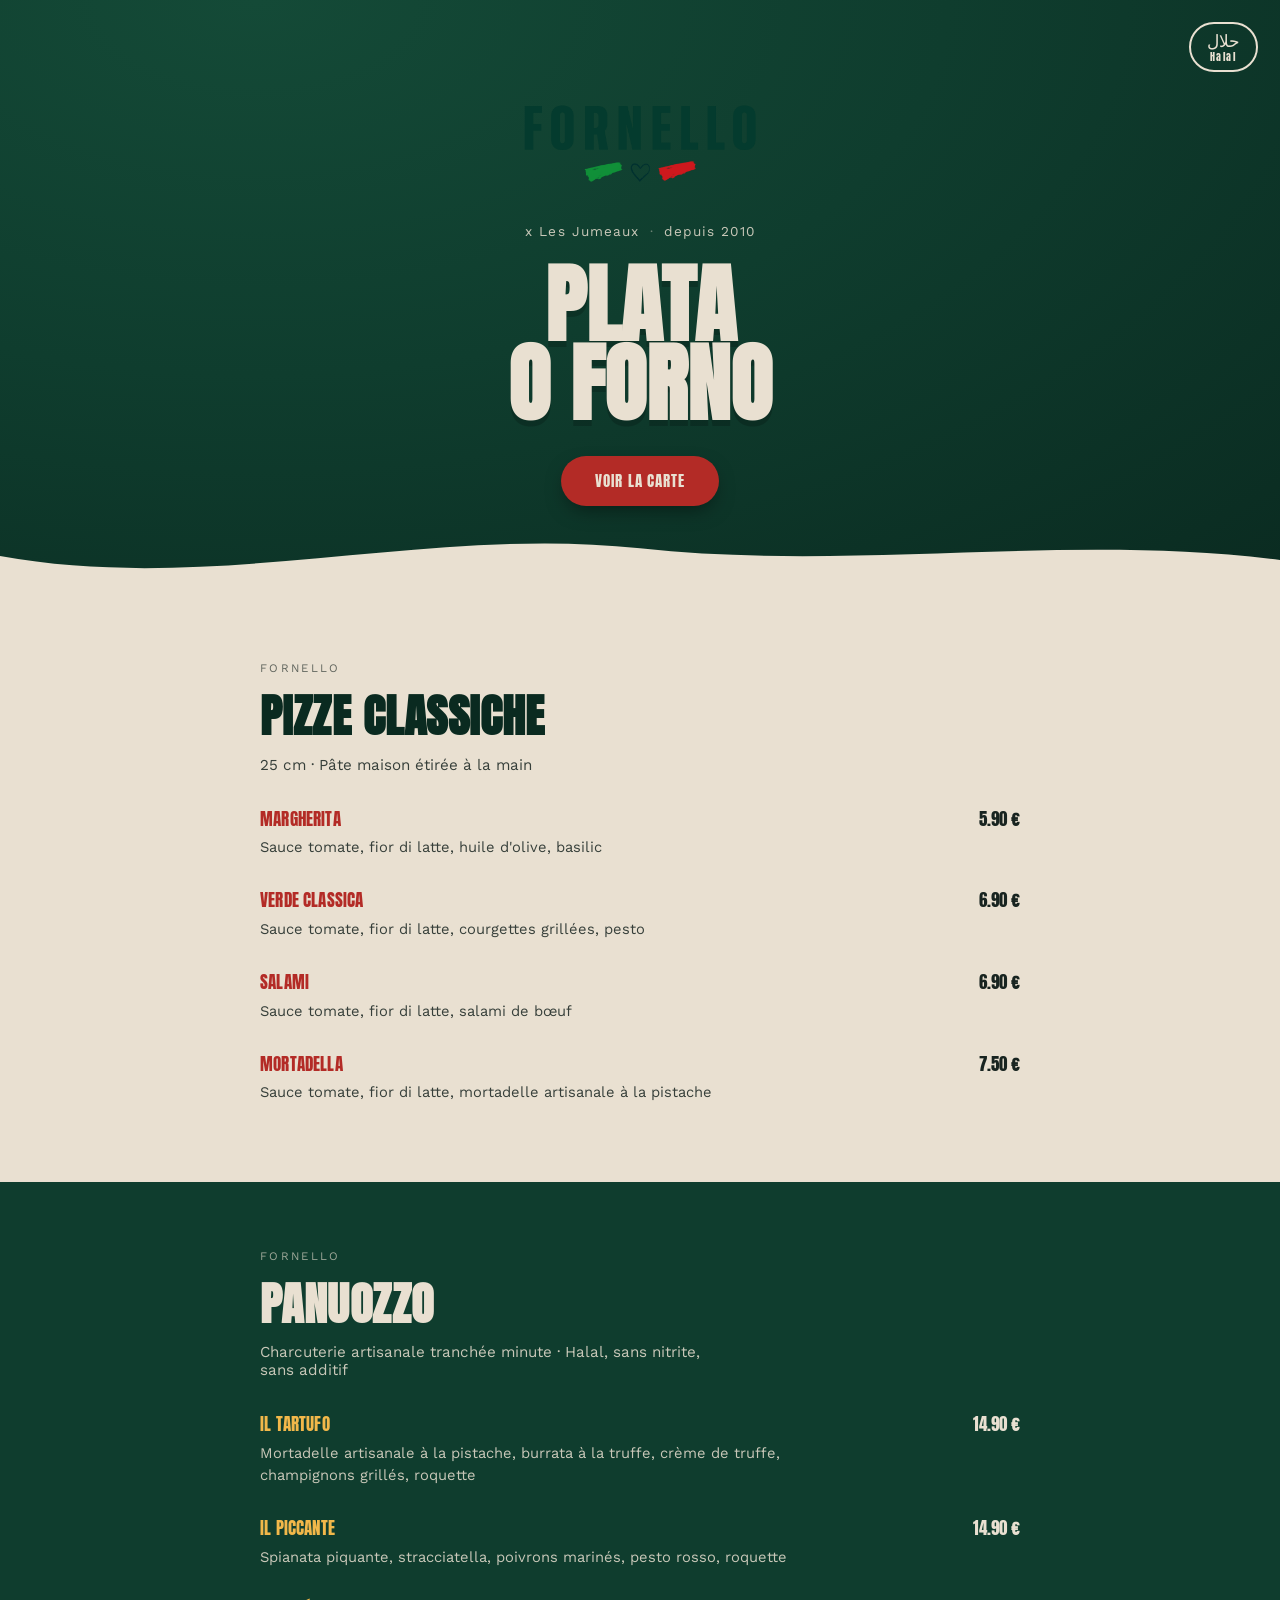
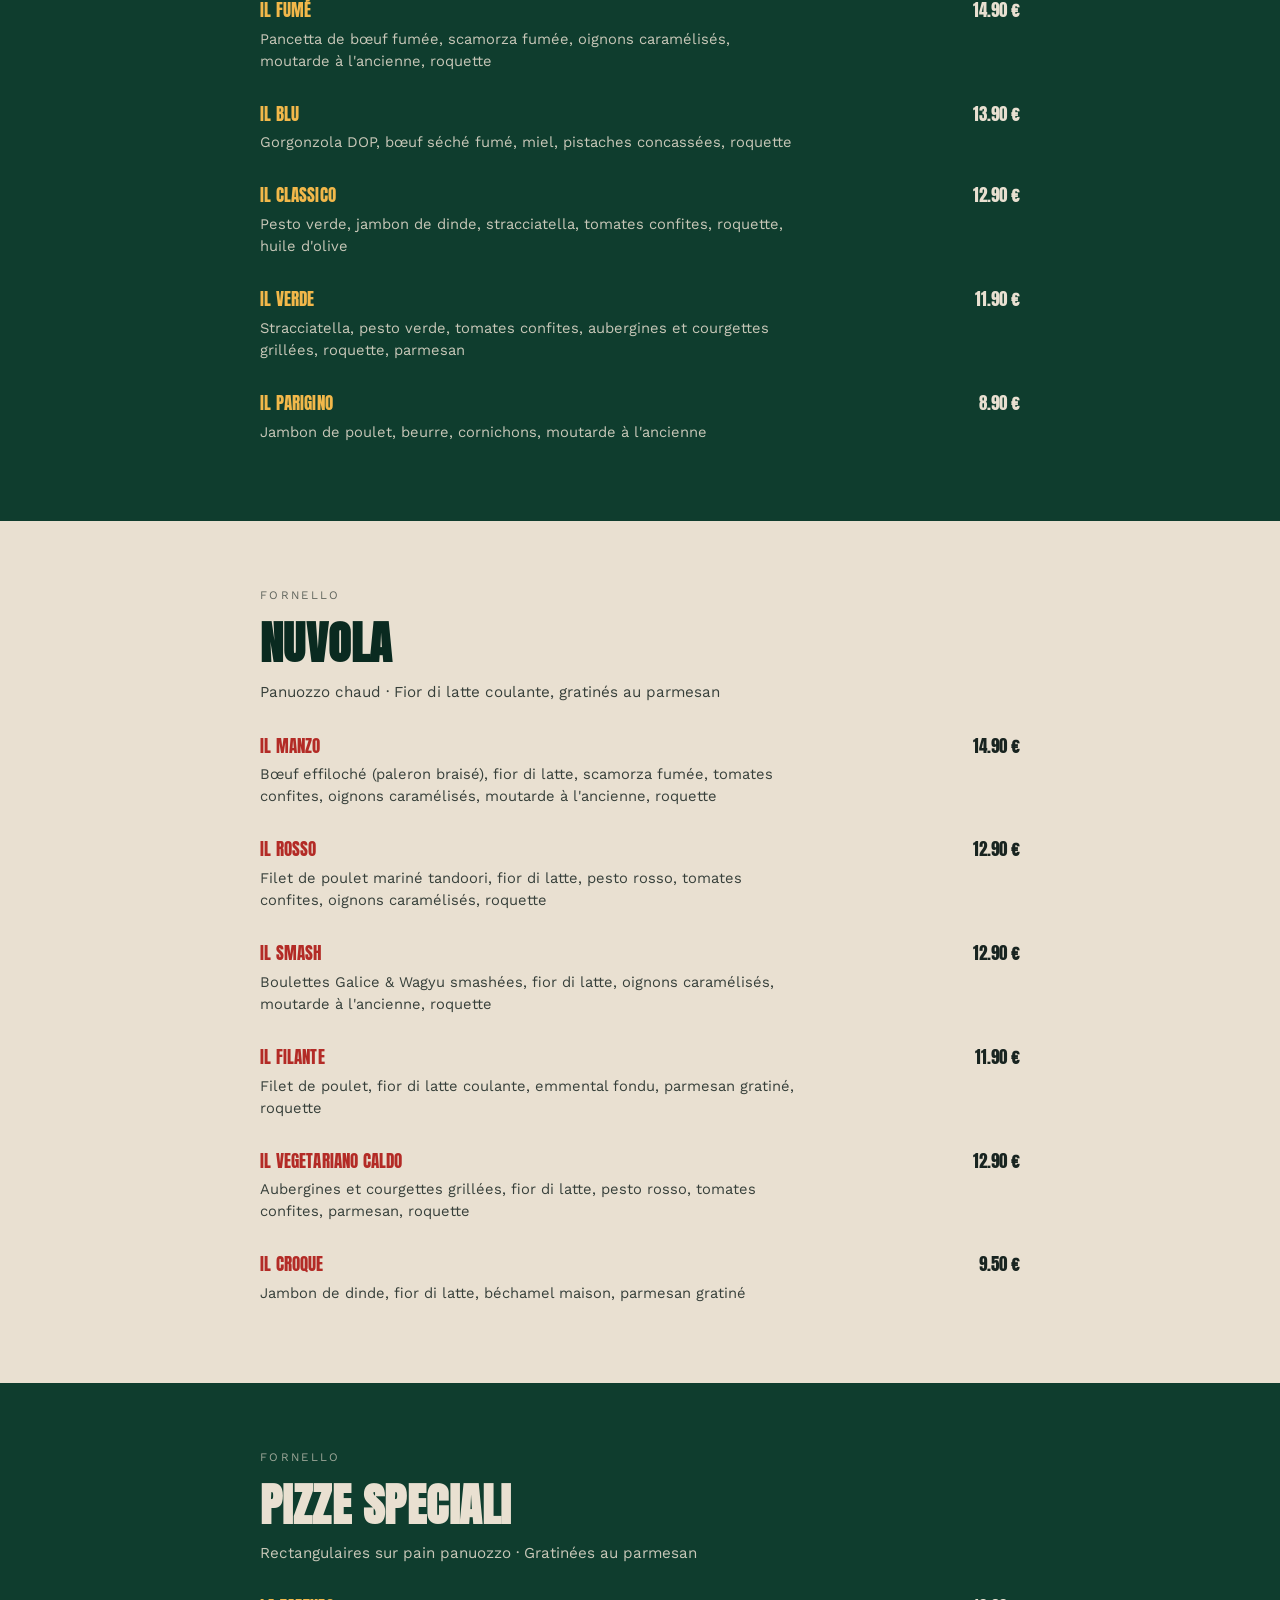
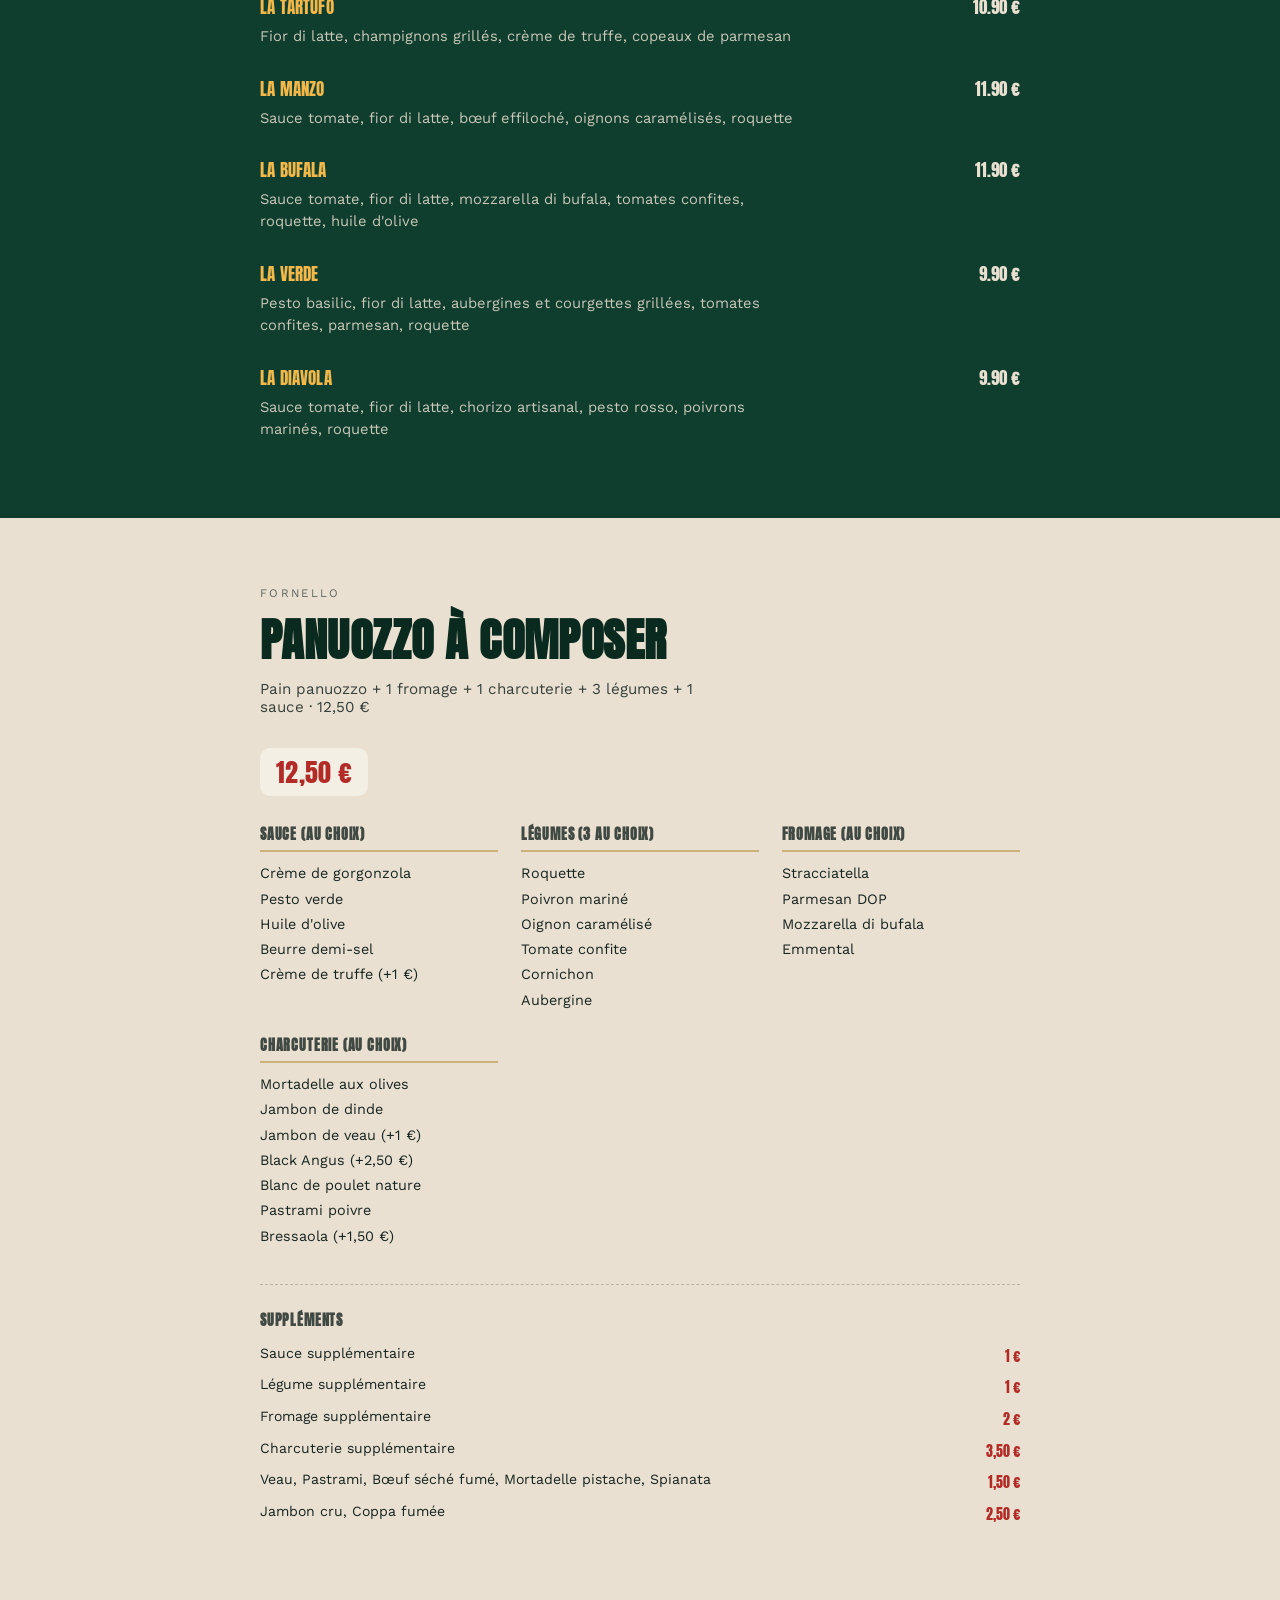
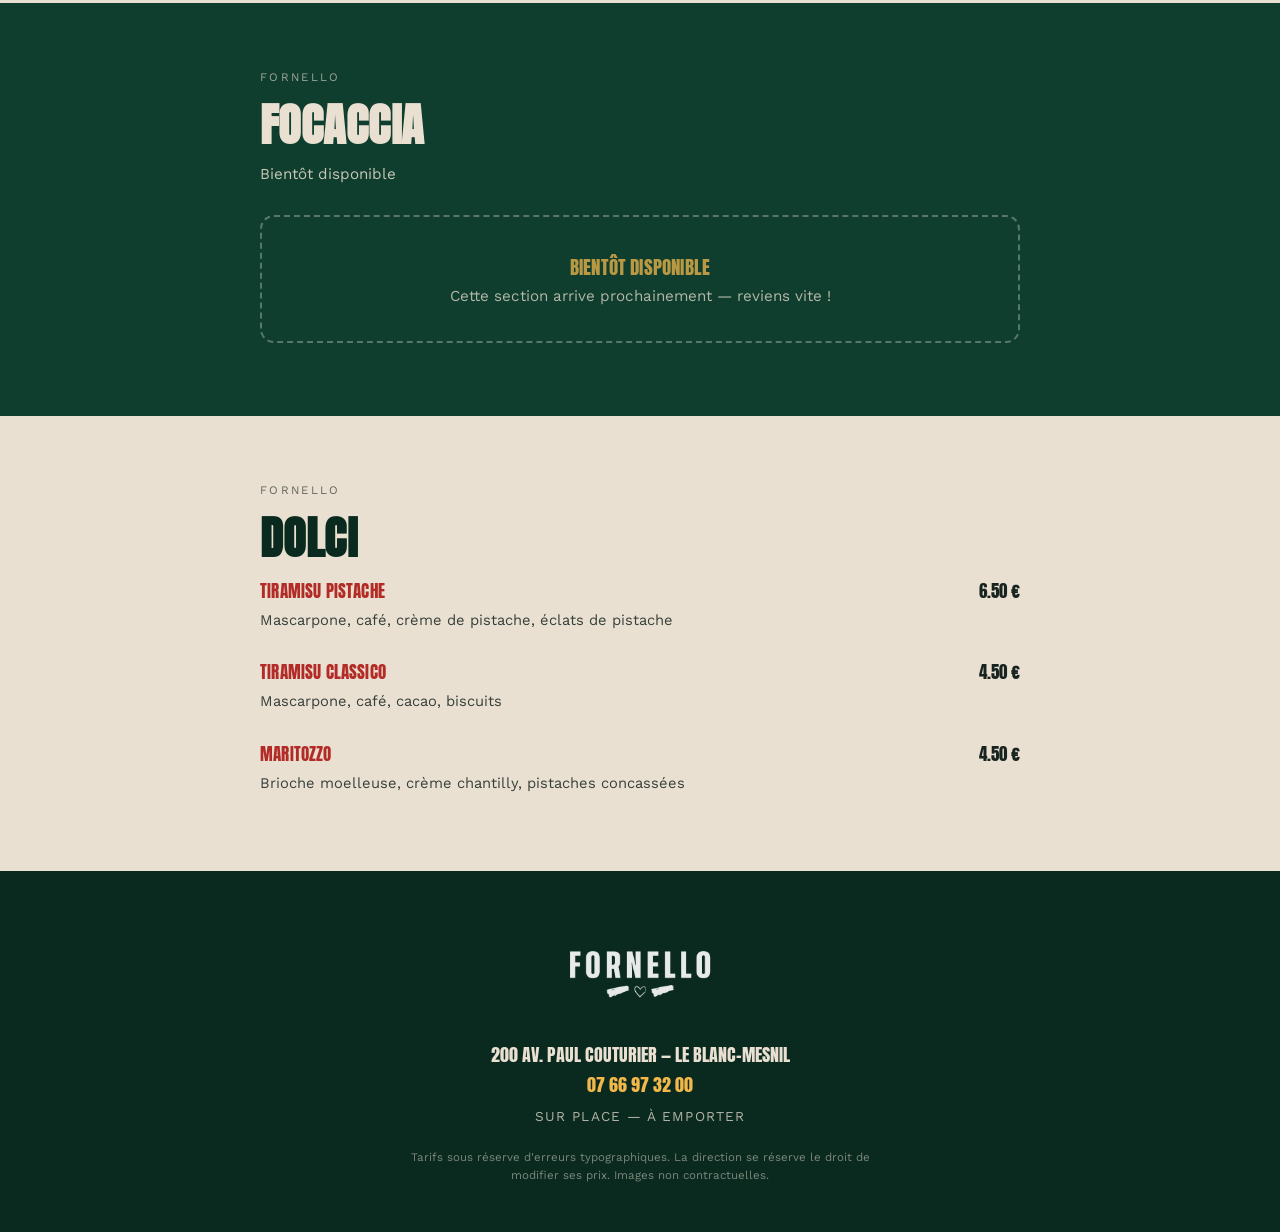
==== index.html @ 3ae2eb23 "Add files via upload" ====
<!DOCTYPE html>
<html lang="fr">
<head>
<meta charset="UTF-8">
<meta name="viewport" content="width=device-width, initial-scale=1, maximum-scale=1">
<title>Fornello — Le Blanc-Mesnil</title>
<meta name="description" content="Fornello x Les Jumeaux — Pizze, Panuozzo, Nuvola, Dolci. Halal. Sur place ou à emporter, 200 av. Paul Couturier, Le Blanc-Mesnil.">
<link rel="preconnect" href="https://fonts.googleapis.com">
<link rel="preconnect" href="https://fonts.gstatic.com" crossorigin>
<link href="https://fonts.googleapis.com/css2?family=Anton&family=Work+Sans:wght@400;500;600;700&display=swap" rel="stylesheet">
<link rel="stylesheet" href="styles.css">
</head>
<body>

<!-- HERO -->
<header class="hero">
  <div class="hero-badge" aria-hidden="true">
    <span class="halal-mark">حلال</span>
    <span class="halal-label">Halal</span>
  </div>
  <div class="hero-inner">
    <img class="hero-logo" src="images/logo.png" alt="Fornello">
    <p class="hero-partner">x Les Jumeaux <span class="dot">·</span> depuis 2010</p>
    <h1 class="hero-tagline">Plata<br>o Forno</h1>
    <a class="hero-cta" href="#menu">Voir la carte</a>
  </div>
  <svg class="hero-divider" viewBox="0 0 1440 90" preserveAspectRatio="none" aria-hidden="true">
    <path d="M0,40 C 240,90 480,0 720,30 C 960,60 1200,10 1440,45 L1440,90 L0,90 Z"></path>
  </svg>
</header>

<!-- MENU -->
<main id="menu">
  <div id="menu-root" class="menu-root">
    <!-- injected by script.js -->
  </div>
</main>

<!-- FOOTER -->
<footer class="site-footer">
  <svg class="footer-divider" viewBox="0 0 1440 60" preserveAspectRatio="none" aria-hidden="true">
    <path d="M0,20 C 240,55 480,0 720,25 C 960,50 1200,5 1440,30 L1440,0 L0,0 Z"></path>
  </svg>
  <div class="footer-inner">
    <img class="footer-logo" src="images/logo.png" alt="Fornello">
    <p class="footer-address" id="footer-address">200 av. Paul Couturier — Le Blanc-Mesnil</p>
    <p class="footer-phone" id="footer-phone">07 66 97 32 00</p>
    <p class="footer-service" id="footer-service">Sur place — à emporter</p>
    <p class="footer-note">Tarifs sous réserve d'erreurs typographiques. La direction se réserve le droit de modifier ses prix. Images non contractuelles.</p>
  </div>
</footer>

<script src="script.js"></script>
</body>
</html>
---- styles.css ----
:root{
  --cream:#e9e0d1;
  --cream-dim:#ded2bc;
  --pine:#0f3d2e;
  --pine-dark:#0a2a20;
  --brick:#b32b26;
  --ink:#182420;
  --ink-soft:#3b4a44;
  --paper:#f4efe4;
  --gold-line:#c3a765;
  --focus:#e8a33d;
}

*{box-sizing:border-box;}
html{scroll-behavior:smooth;}
body{
  margin:0;
  background:var(--cream);
  color:var(--ink);
  font-family:'Work Sans', sans-serif;
  -webkit-font-smoothing:antialiased;
}
img{max-width:100%;display:block;}
a{color:inherit;}
:focus-visible{outline:3px solid var(--focus); outline-offset:3px;}

.display{
  font-family:'Anton', sans-serif;
  text-transform:uppercase;
  letter-spacing:0.01em;
}

/* ---------- HERO ---------- */
.hero{
  position:relative;
  background:radial-gradient(120% 140% at 20% 0%, #144a37 0%, var(--pine) 45%, var(--pine-dark) 100%);
  color:var(--cream);
  padding:2.2rem 1.5rem 5.5rem;
  overflow:hidden;
}
.hero-badge{
  position:absolute;
  top:1.4rem;
  right:1.4rem;
  border:2px solid var(--cream);
  border-radius:999px;
  padding:0.45rem 1rem;
  text-align:center;
  line-height:1.1;
}
.halal-mark{display:block;font-size:1.05rem;}
.halal-label{
  display:block;
  font-family:'Anton', sans-serif;
  font-size:0.6rem;
  letter-spacing:0.15em;
  margin-top:0.15rem;
}
.hero-inner{
  max-width:640px;
  margin:2.4rem auto 0;
  text-align:center;
}
.hero-logo{
  max-width:280px;
  margin:0 auto 0.6rem;
}
.hero-partner{
  font-size:0.85rem;
  letter-spacing:0.08em;
  opacity:0.85;
  margin:0 0 1.6rem;
}
.hero-partner .dot{opacity:0.5; padding:0 0.3em;}
.hero-tagline{
  font-family:'Anton', sans-serif;
  text-transform:uppercase;
  font-size:clamp(3rem, 12vw, 5.4rem);
  line-height:0.92;
  margin:0 0 2rem;
  color:var(--cream);
  text-shadow:0 6px 0 rgba(0,0,0,0.18);
}
.hero-cta{
  display:inline-block;
  background:var(--brick);
  color:var(--cream);
  font-family:'Anton', sans-serif;
  text-transform:uppercase;
  letter-spacing:0.06em;
  font-size:0.95rem;
  padding:0.85rem 2.1rem;
  border-radius:999px;
  text-decoration:none;
  box-shadow:0 8px 20px -6px rgba(0,0,0,0.5);
  transition:transform 0.15s ease;
}
.hero-cta:hover{transform:translateY(-2px);}
.hero-divider{
  position:absolute;
  left:0; right:0; bottom:-1px;
  width:100%;
  height:70px;
  fill:var(--cream);
}

/* ---------- MENU LAYOUT ---------- */
.menu-root{
  display:flex;
  flex-direction:column;
}
.cat-band{
  padding:3.2rem 1.4rem 3.6rem;
  position:relative;
}
.cat-band.on-cream{background:var(--cream); color:var(--ink);}
.cat-band.on-pine{background:var(--pine); color:var(--cream);}

.cat-inner{
  max-width:760px;
  margin:0 auto;
}
.cat-eyebrow{
  font-size:0.72rem;
  letter-spacing:0.2em;
  text-transform:uppercase;
  opacity:0.65;
  margin:0 0 0.3rem;
}
.cat-title{
  font-size:clamp(2rem, 6vw, 2.9rem);
  margin:0 0 0.35rem;
}
.on-pine .cat-title{color:var(--cream);}
.on-cream .cat-title{color:var(--pine-dark);}
.cat-subtitle{
  font-size:0.95rem;
  margin:0 0 2rem;
  max-width:52ch;
  opacity:0.85;
}

.item-list{
  display:flex;
  flex-direction:column;
  gap:1.5rem;
}
.item-row{
  display:grid;
  grid-template-columns:1fr auto;
  align-items:baseline;
  column-gap:0.6rem;
  row-gap:0.3rem;
}
.item-name{
  font-family:'Anton', sans-serif;
  text-transform:uppercase;
  font-size:1.05rem;
  letter-spacing:0.01em;
}
.on-cream .item-name{color:var(--brick);}
.on-pine .item-name{color:#f2b84a;}
.item-price{
  font-family:'Anton', sans-serif;
  font-size:1.05rem;
  white-space:nowrap;
}
.item-desc{
  grid-column:1 / -1;
  font-size:0.92rem;
  line-height:1.5;
  opacity:0.85;
  max-width:60ch;
}
.item-photo{
  grid-column:1 / -1;
  margin-top:0.4rem;
  border-radius:10px;
  overflow:hidden;
  max-width:260px;
}

/* leader dots between name and price */
.item-row::after{
  content:"";
}

/* ---------- COMPOSER TABLE ---------- */
.composer-price{
  display:inline-block;
  font-family:'Anton', sans-serif;
  font-size:1.6rem;
  color:var(--brick);
  background:var(--paper);
  border-radius:10px;
  padding:0.3rem 1rem;
  margin-bottom:1.8rem;
}
.on-pine .composer-price{color:var(--pine-dark);}
.composer-groups{
  display:grid;
  gap:1.4rem;
  grid-template-columns:repeat(auto-fit, minmax(220px,1fr));
  margin-bottom:2.2rem;
}
.composer-group h3{
  font-family:'Anton', sans-serif;
  text-transform:uppercase;
  font-size:0.85rem;
  letter-spacing:0.06em;
  margin:0 0 0.6rem;
  opacity:0.8;
  border-bottom:2px solid var(--gold-line);
  padding-bottom:0.35rem;
}
.composer-group ul{
  list-style:none;
  margin:0; padding:0;
  font-size:0.9rem;
  line-height:1.75;
}
.composer-supp{
  margin-top:1.6rem;
  padding-top:1.6rem;
  border-top:1px dashed rgba(0,0,0,0.2);
}
.on-pine .composer-supp{border-top:1px dashed rgba(255,255,255,0.25);}
.composer-supp h3{
  font-family:'Anton', sans-serif;
  text-transform:uppercase;
  font-size:0.85rem;
  letter-spacing:0.06em;
  opacity:0.8;
  margin:0 0 0.6rem;
}
.supp-row{
  display:flex;
  justify-content:space-between;
  gap:1rem;
  font-size:0.88rem;
  padding:0.3rem 0;
}
.supp-row span:last-child{
  font-family:'Anton', sans-serif;
  color:var(--brick);
}
.on-pine .supp-row span:last-child{color:#f2b84a;}

/* ---------- FOCACCIA EMPTY STATE ---------- */
.empty-state{
  border:2px dashed rgba(0,0,0,0.25);
  border-radius:14px;
  padding:2.2rem 1.5rem;
  text-align:center;
}
.on-pine .empty-state{border-color:rgba(255,255,255,0.3);}
.empty-state p{
  margin:0;
  font-size:0.95rem;
  opacity:0.75;
}
.empty-state .display{
  font-size:1.2rem;
  margin-bottom:0.4rem;
  color:var(--brick);
}
.on-pine .empty-state .display{color:#f2b84a;}

/* ---------- FOOTER ---------- */
.site-footer{
  position:relative;
  background:var(--pine-dark);
  color:var(--cream);
  padding-top:60px;
}
.footer-divider{
  position:absolute;
  top:-1px; left:0; right:0;
  width:100%;
  height:60px;
  fill:var(--pine-dark);
}
.footer-inner{
  max-width:520px;
  margin:0 auto;
  text-align:center;
  padding:0 1.5rem 3rem;
}
.footer-logo{
  max-width:170px;
  margin:0 auto 1.4rem;
  filter:brightness(0) invert(1);
  opacity:0.9;
}
.footer-address, .footer-phone{
  font-family:'Anton', sans-serif;
  text-transform:uppercase;
  font-size:1.15rem;
  margin:0.15rem 0;
}
.footer-phone{color:#f2b84a;}
.footer-service{
  font-size:0.85rem;
  opacity:0.75;
  margin:0.6rem 0 1.6rem;
  text-transform:uppercase;
  letter-spacing:0.08em;
}
.footer-note{
  font-size:0.72rem;
  opacity:0.5;
  line-height:1.5;
  margin:0;
}

@media (min-width:640px){
  .cat-band{padding:4.2rem 2rem 4.6rem;}
}

@media (prefers-reduced-motion: reduce){
  html{scroll-behavior:auto;}
  .hero-cta{transition:none;}
}
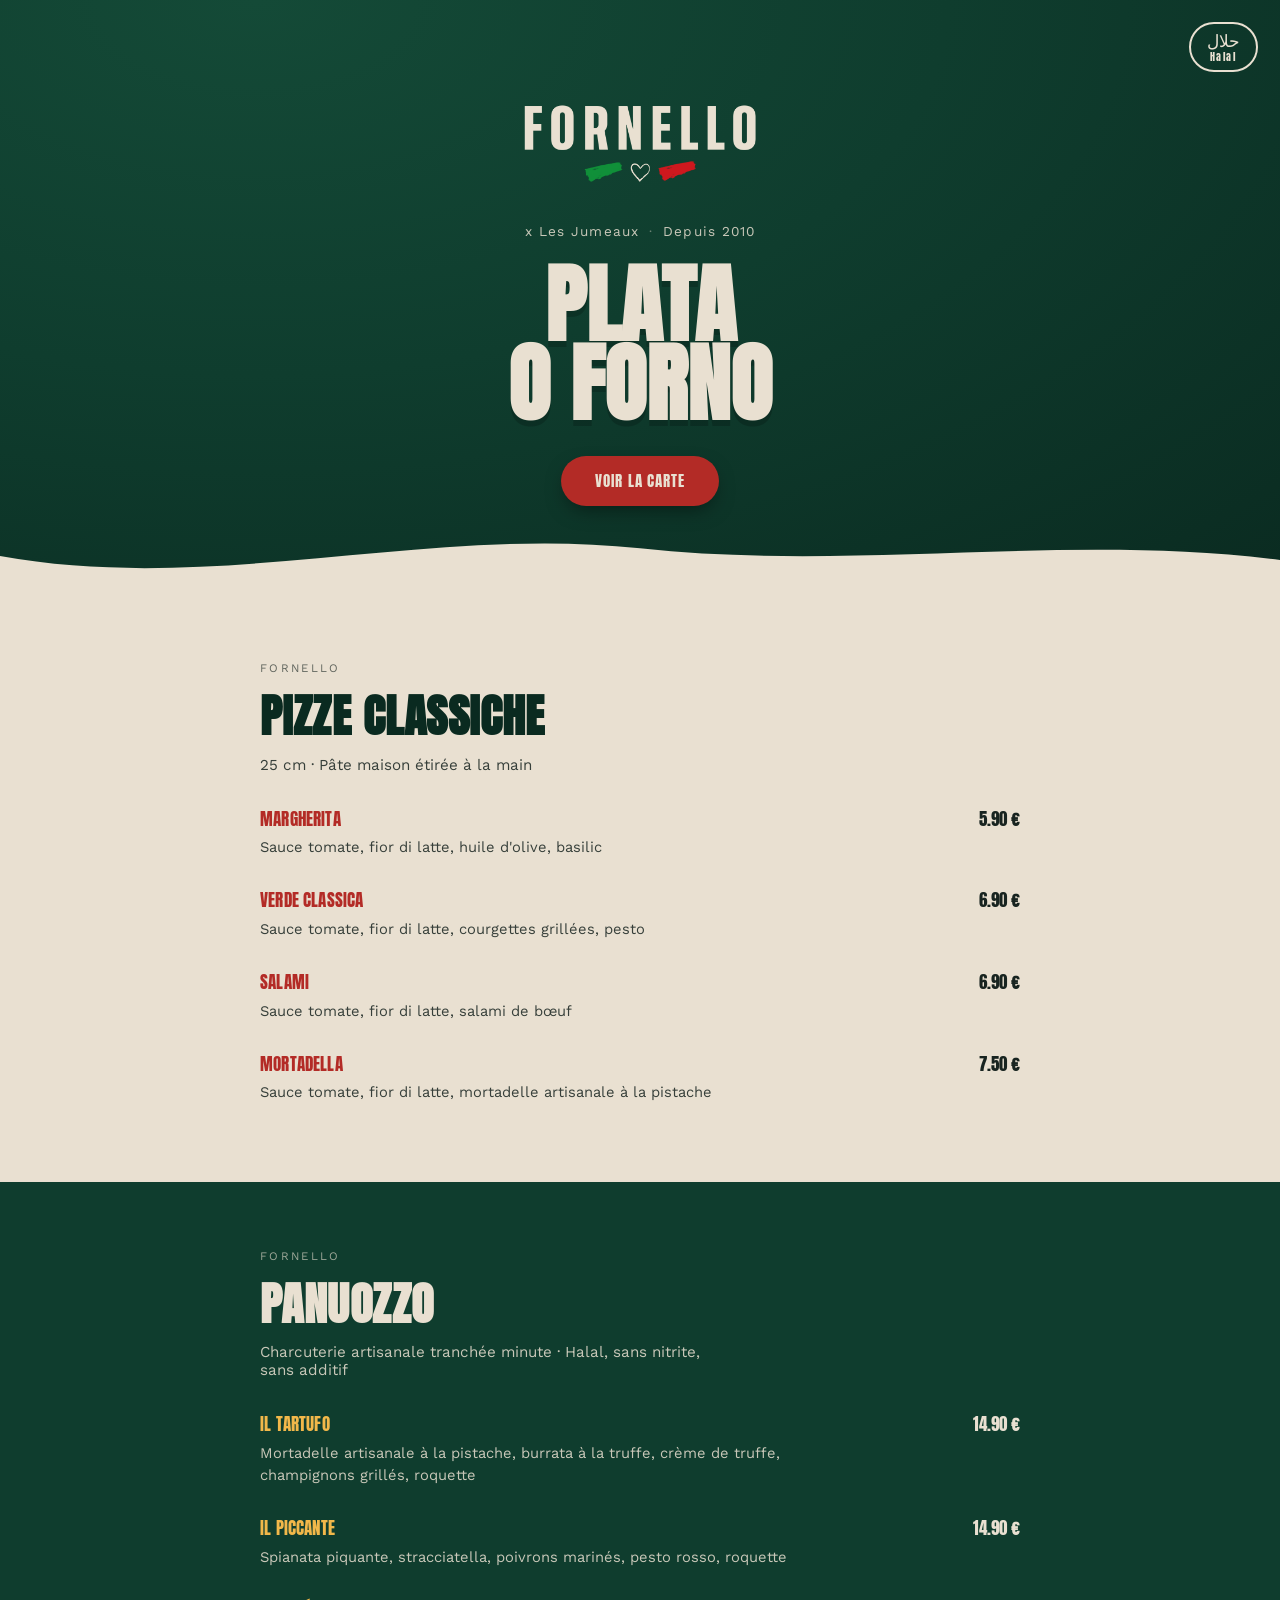
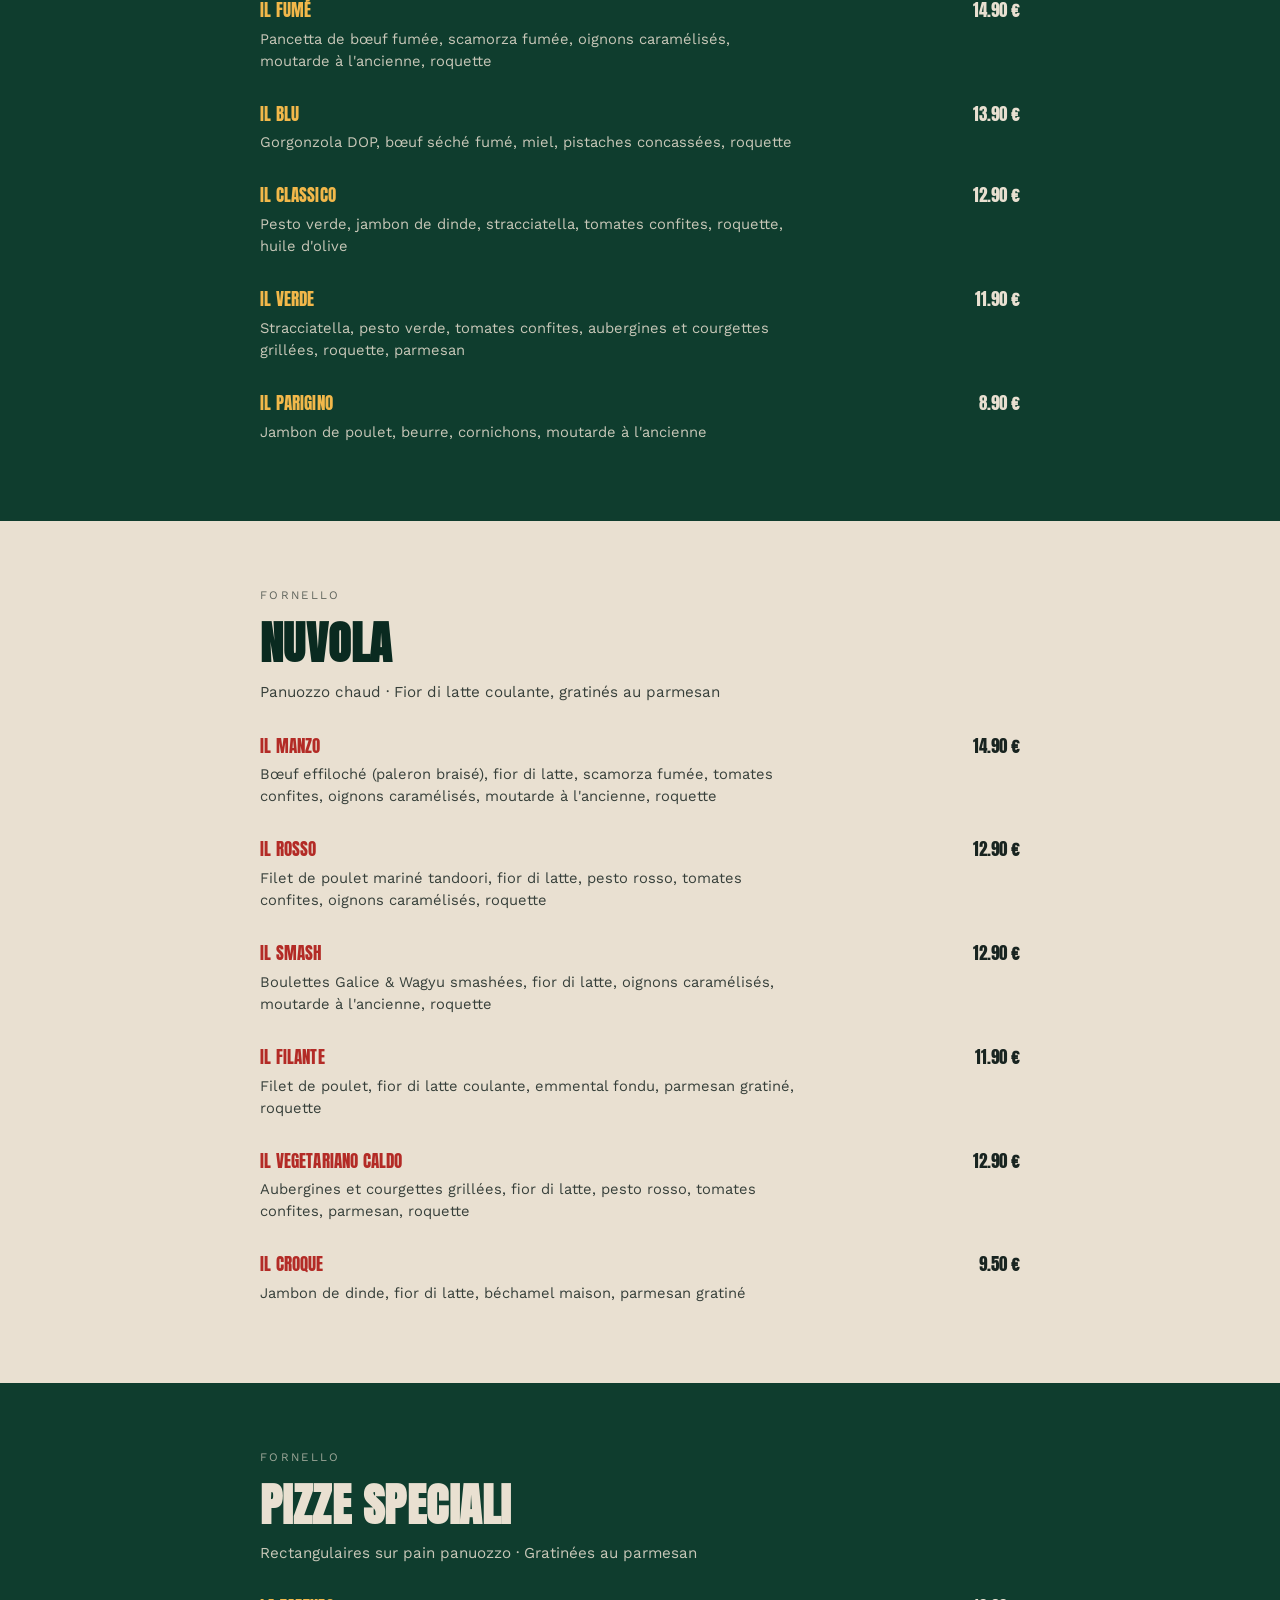
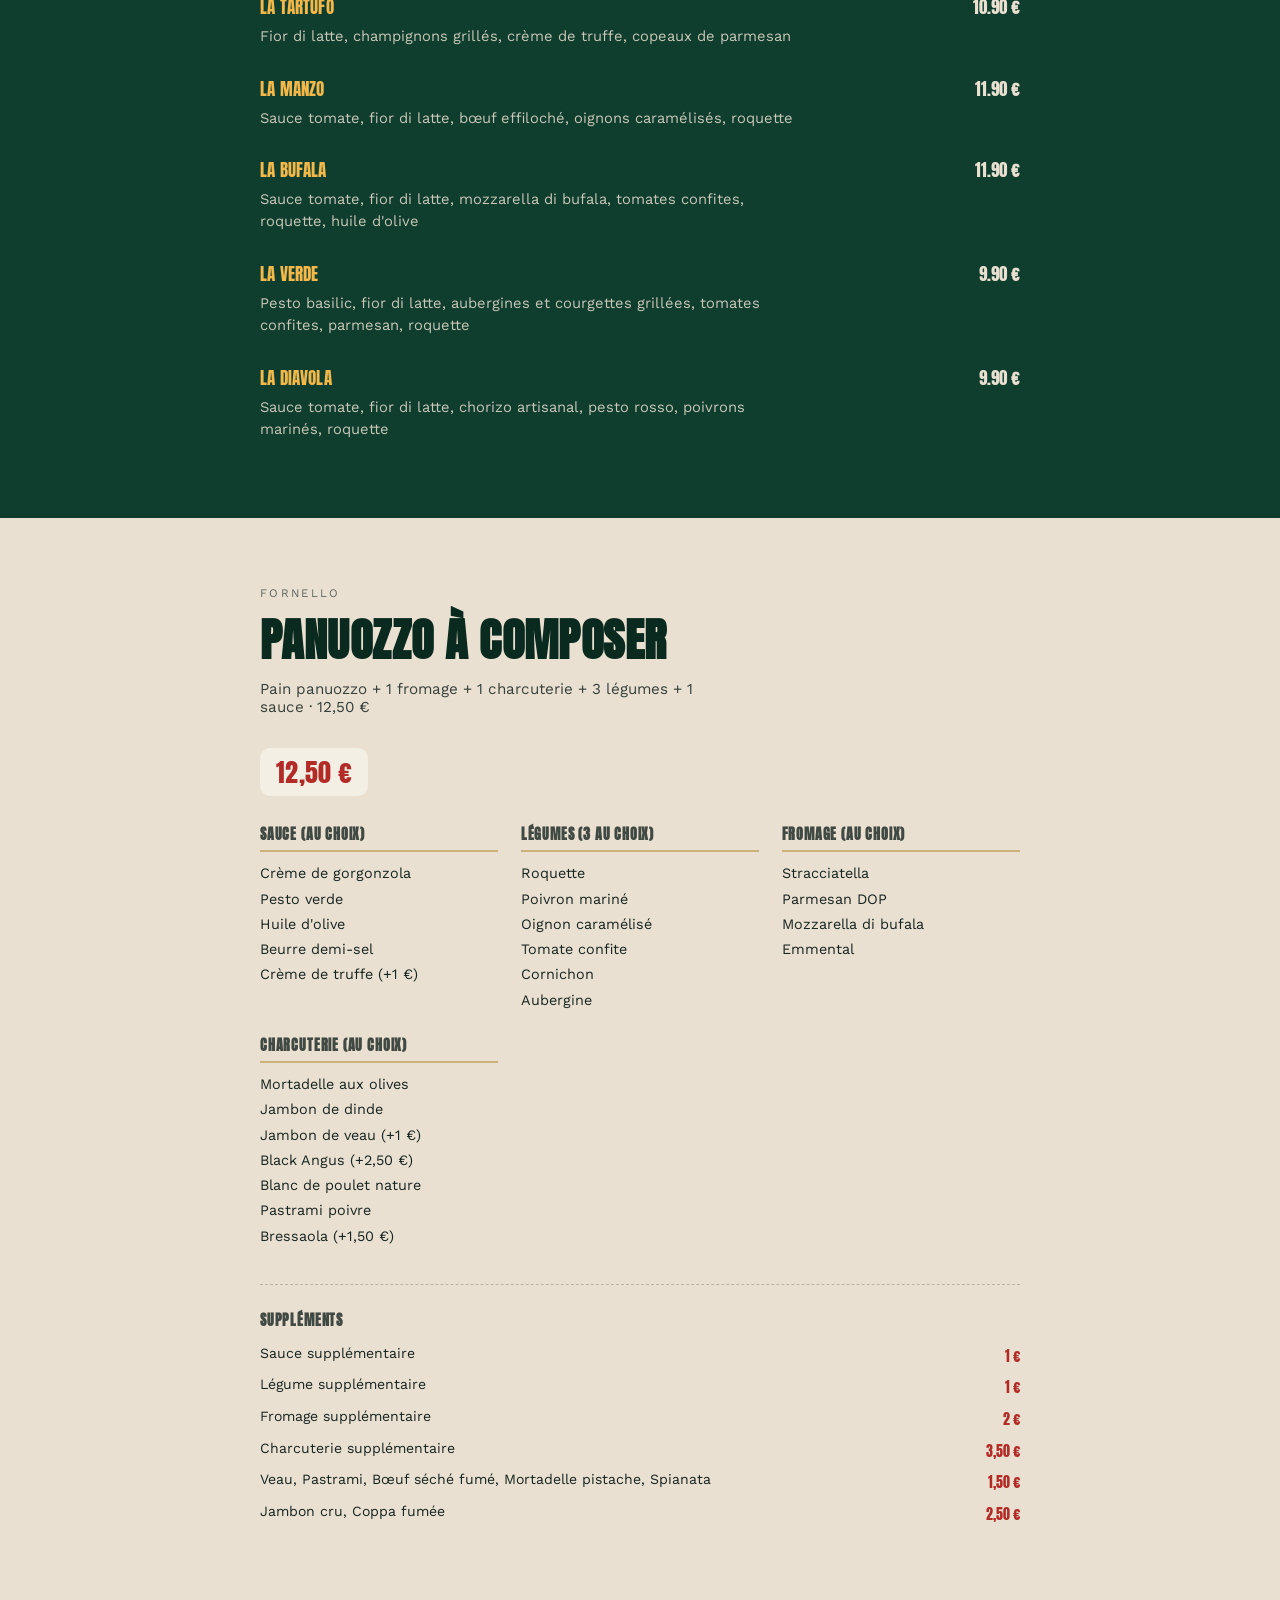
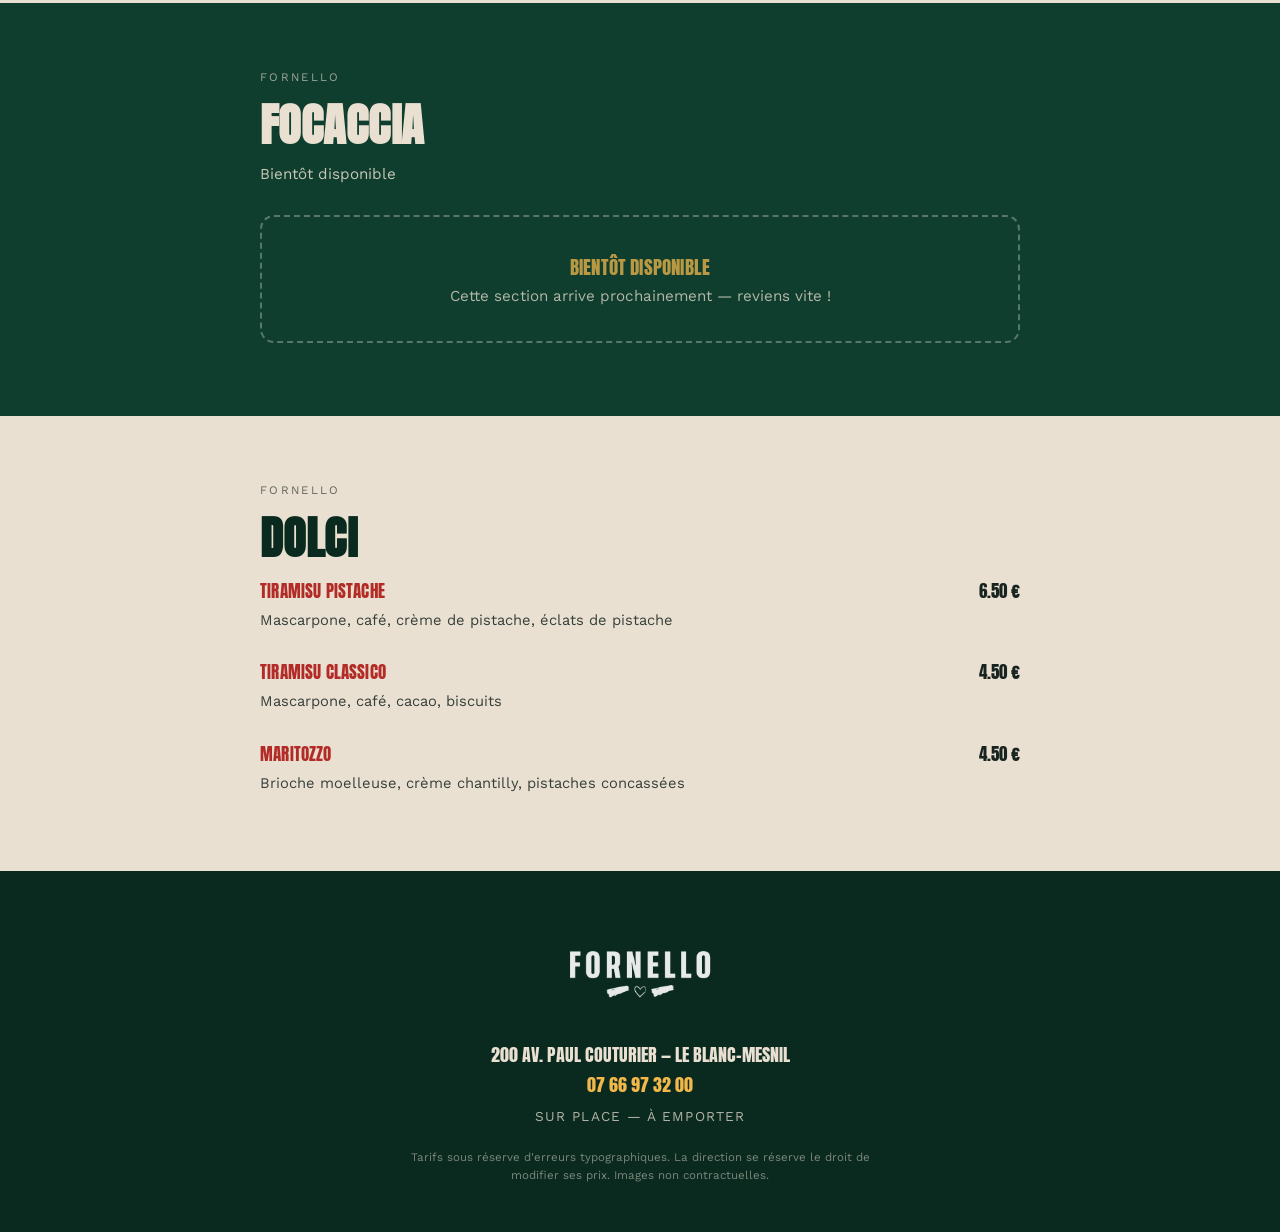
==== commit 70b76983: "Add files via upload" ====
--- a/index.html
+++ b/index.html
@@ -20,7 +20,7 @@
   </div>
   <div class="hero-inner">
     <img class="hero-logo" src="images/logo.png" alt="Fornello">
-    <p class="hero-partner">x Les Jumeaux <span class="dot">·</span> depuis 2010</p>
+    <p class="hero-partner" id="hero-partner">x Les Jumeaux <span class="dot">·</span> depuis 2010</p>
     <h1 class="hero-tagline">Plata<br>o Forno</h1>
     <a class="hero-cta" href="#menu">Voir la carte</a>
   </div>
@@ -50,6 +50,18 @@
   </div>
 </footer>
 
+<script src="https://identity.netlify.com/v1/netlify-identity-widget.js"></script>
+<script>
+  if (window.netlifyIdentity) {
+    window.netlifyIdentity.on("init", user => {
+      if (!user) {
+        window.netlifyIdentity.on("login", () => {
+          document.location.href = "/admin/";
+        });
+      }
+    });
+  }
+</script>
 <script src="script.js"></script>
 </body>
 </html>
